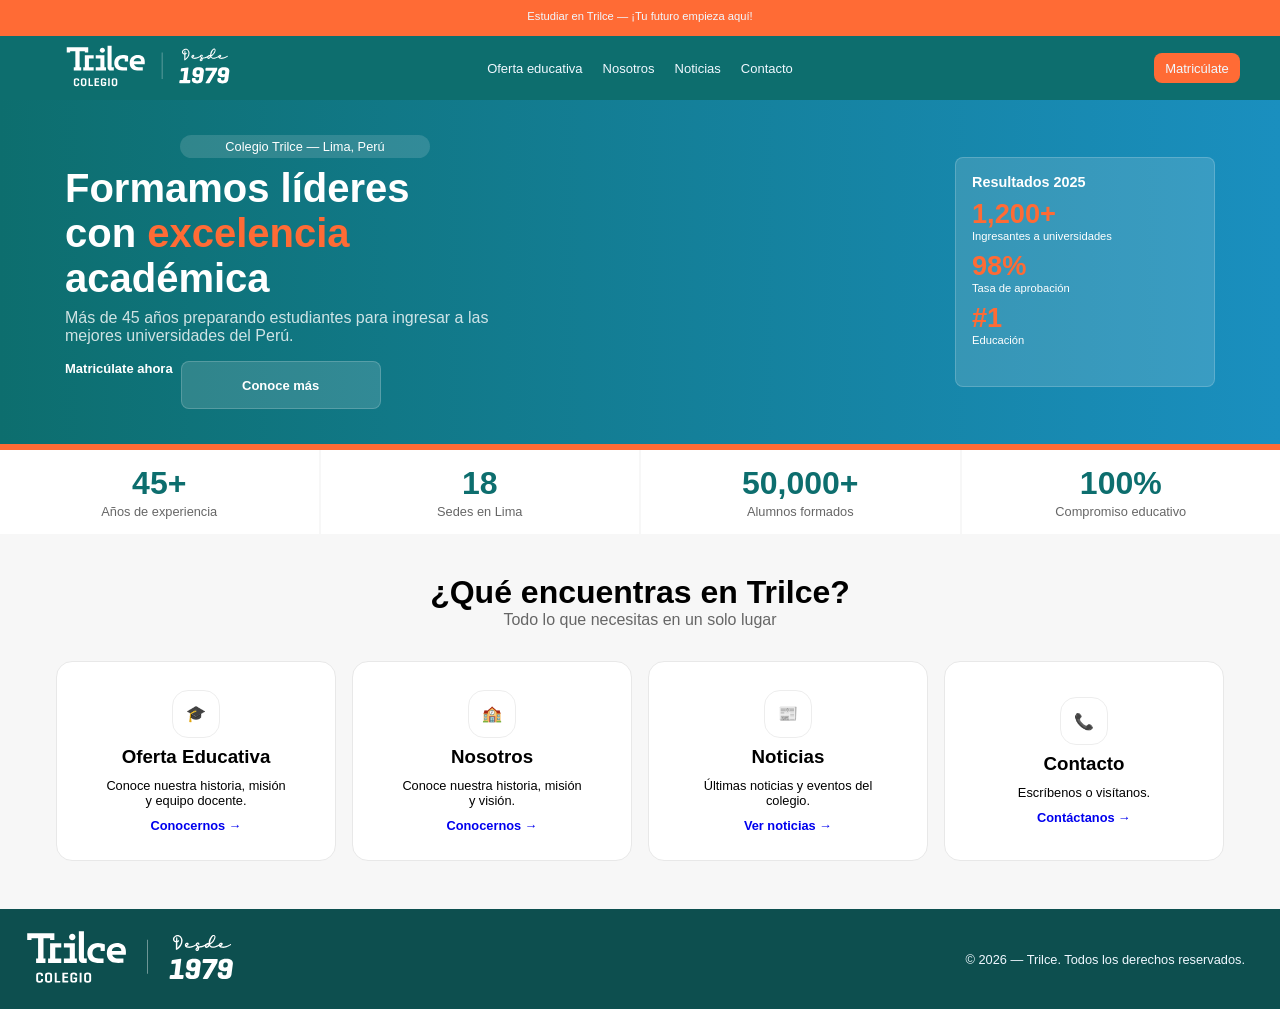
==== index.html @ 3146be24 "Merge branch 'main' of https://github.com/Nicolas31-Mar/web-colegio-trilce" ====
<!doctype html>
<html lang="es">
  <head>
    <meta charset="UTF-8" />
    <meta name="viewport" content="width=device-width, initial-scale=1.0" />
    <title>Colegio Trilce</title>
    <link rel="stylesheet" href="css/style.css" />
    <link rel="shortcut icon" href="img/favicon.ico" type="image/x-icon">
  </head>
  <body>
    <header>
      <div class="banner">
        <p>Estudiar en Trilce — ¡Tu futuro empieza aquí!</p>
      </div>
      <nav>
        <div class="logo-header">
          <a href="index.html">
            <img src="img/logo_colegio_trilce_46.svg" alt="logo" />
          </a>
        </div>
        <div>
          <ul class="list-nav">
            <li><a href="oferta-educativa.html">Oferta educativa</a></li>
            <li><a href="nosotros.html">Nosotros</a></li>
            <li><a href="noticias.html">Noticias</a></li>
            <li><a href="contacto.html">Contacto</a></li>
          </ul>
        </div>
        <div class="boton-matricula">
          <a href="#">Matricúlate</a>
        </div>
      </nav>
    </header>

    <main>
      <section id="hero">
        <div class="contenido-hero">
          <span class="ubicacion"> Colegio Trilce — Lima, Perú </span>

          <h1>
            Formamos líderes <br />
            con <span>excelencia</span> académica
          </h1>

          <p>
            Más de 45 años preparando estudiantes para ingresar a las mejores
            universidades del Perú.
          </p>

          <div class="btn-hero">
            <a href="#">
              <span class="btn-hero-matriculate">Matricúlate ahora</span>
            </a>
            <a href="#">
              <spa class="btn-hero-conoce-mas">Conoce más</span>
            </a>
          </div>
        </div>

        <div class="hero-cards">
          <h3>Resultados 2025</h3>
          <div class="hero-cards-section">
              <span>1,200+</span>
              <p>Ingresantes a universidades</p>
          </div>
          <div class="hero-cards-section">
              <span>98%</span>
              <p>Tasa de aprobación</p>
          </div>
          <div class="hero-cards-section">
              <span>#1</span>
              <p>Educación</p>
          </div>
        </div>
      </section>

      <section id="estadisticas">
        <div class="stats">
          <h2>45+</h2>
          <p>Años de experiencia</p>
        </div>

        <div class="stats">
          <h2>18</h2>
          <p>Sedes en Lima</p>
        </div>

        <div class="stats">
          <h2>50,000+</h2>
          <p>Alumnos formados</p>
        </div>

        <div class="stats">
          <h2>100%</h2>
          <p>Compromiso educativo</p>
        </div>
      </section>

      <section id="servicios">
        <div class="servicios-texto">
            <h2>¿Qué encuentras en Trilce?</h2>
            <p>Todo lo que necesitas en un solo lugar</p>
        </div>

        <div class="servicios-contenedor">
            <div class="card">
              <span class="icono">🎓</span>
              <h3>Oferta Educativa</h3>
              <p>Conoce nuestra historia, misión y equipo docente.</p>
              <a href="oferta-educativa.html">Conocernos →</a>
            </div>
    
            <div class="card">
              <span class="icono">🏫</span>
              <h3>Nosotros</h3>
              <p>Conoce nuestra historia, misión y visión.</p>
              <a href="nosotros.html">Conocernos →</a>
            </div>
    
            <div class="card">
              <span class="icono">📰</span>
              <h3>Noticias</h3>
              <p>Últimas noticias y eventos del colegio.</p>
              <a href="noticias.html">Ver noticias →</a>
            </div>
    
            <div class="card">
              <span class="icono">📞</span>
              <h3>Contacto</h3>
              <p>Escríbenos o visítanos.</p>
              <a href="contacto.html">Contáctanos →</a>
            </div>
        </div>

      </section>
    </main>

    <footer>
      <div class="logo-footer">
        <img src="img/logo_colegio_trilce_46.svg" alt="logo-footer" />
      </div>
      <div class="footer-content">
        <p>© 2026 — Trilce. Todos los derechos reservados.</p>
      </div>
    </footer>
  </body>
</html>
---- css/style.css ----
*,
*::before,
*::after {
    box-sizing: border-box;
    margin: 0;
    padding: 0;
    font-family: 'Segoe UI', Tahoma, Geneva, Verdana, sans-serif;
}

body {
    display: flex;
    flex-direction: column;
    height: 100vh;
}

header img {
    position: relative;
    left: 65px;
    max-width: 180px;
}

header nav {
    height: 64px;
    display: flex;
    background-color: #0D6E6E;
    justify-content: space-between;
    padding-right: 40px;
    align-items: center;
    gap: 20px;
}

.list-nav>li>a {
    color: aliceblue;
    text-decoration: none;
}

.list-nav {
    display: flex;
    position: relative;
    right: 20px;
    gap: 20px;
    list-style: none;
    align-items: center;
}

.logo-header img {
    width: 166px;
}

.logo-footer img {
    width: 210px;
}

main {
    display: flex;
    flex-direction: column;
    flex: 1;
    background-color: #F7F7F7;
}

nav>ul {
    display: flex;
    list-style: none;
}

.list-nav>li {
    font-size: small;
}

.boton-matricula {
    display: flex;
}

.boton-matricula a {
    text-decoration: none;
    color: aliceblue;
    font-size: small;
}

.boton-matricula span {
    background-color: #FF6B35;
    border-radius: 8px;
    padding: 8px;
}


.banner {
    display: flex;
    justify-content: center;
    padding-top: 10px;
    padding-bottom: 10px;
    background-color: #FF6B35;
    height: 36px;
}

.banner p {
    font-size: .7em;
    color: aliceblue;
}

footer {
    display: flex;
    justify-content: space-between;
    padding: 25px;
    align-items: center;
    background-color: #0D4F4F;
    height: 100px;
}

footer p {
    color: aliceblue;
    padding-right: 10px;
    font-size: 0.8em;
}

/* Contenido */
#hero {
    background-image: linear-gradient(to right, #0D6E6E, #1A8FBF);  
    display: flex;
    height: 350px;
    justify-content: space-between;
    align-items: center;
    padding: 20px;
    border-bottom: 6px solid #FF6B35;
}

.ubicacion {
    background-color: rgba(240, 240, 240, 0.15);
    padding: 4px;
    width: 250px;
    font-size: .8em;
    color: white;
    align-self: center;
    border-radius: 16px;
    text-align: center;
}

.contenido-hero {
    display: flex;
    flex-direction: column;
    gap: 8px;
    margin-left: 45px;
    max-width: 480px;
}

.contenido-hero h1 {
    color: white;
    font-size: 2.5em;
}

.contenido-hero p {
    color: #FFFFFF;
    opacity: 0.8;
    font-size: 1em;
}

.contenido-hero>h1>span {
    color: #FF6B35;
}

.btn-hero {
    display: flex;
    margin-top: 8px;
    gap: 8px;
}

.btn-hero a {
    text-decoration: none;
    color: white;
    font-size: small;
    font-weight: 600;
}


.boton-matricula {
    display: flex;
    justify-content: center;
    align-items: center;
    background-color: #FF6B35;
    border-radius: 8px;
    height: 30px;
    width: 86px;
    padding: 8px;
}

.btn-hero-conoce-mas {
    display: flex;
    justify-content: center;
    align-items: center;
    background-color: rgba(240, 240, 240, 0.15);
    border: 1px solid rgba(255, 255, 255, 0.185);
    border-radius: 8px;
    height: 48px;
    width: 200px;
    padding: 8px;
}


.hero-cards {
    display: flex;
    flex-direction: column;
    background-color: rgba(240, 240, 240, 0.15);
    border: 1px solid rgba(255, 255, 255, 0.185);
    border-radius: 8px;
    height: 230px;
    margin-right: 45px;
    width: 260px;
    padding: 16px;
}

.hero-cards h3 {
    color: white;
    font-size: .9em;
    font-weight: bolder;
}

.hero-cards span {
    color: #FF6B35;
    font-size: 1.7em;
    font-weight: bolder;
}

.hero-cards p {
    color: white;
    font-size: .7em;
}

.hero-cards-section {
    margin-top: 8px;
}


#estadisticas {
    display: flex;
    justify-content: space-evenly;
    gap: 2px;
}

.stats {
    display: flex;
    flex-direction: column;
    justify-content: center;
    background-color: white;
    flex: 1;
    gap: 2px;
    padding: 15px;
    color: #4d4d4d;
}

.stats h2 {
    text-align: center;
    color: #0D6E6E;
    font-size: 2em;
}

.stats p {
    color: #666666;
    font-size: .8em;
    text-align: center;
}

#servicios {
    display: flex;
    flex-direction: column;
    justify-content: center;
    text-align: center;
    background-color: #F7F7F7;
    margin: 0 24px 24px;
    padding: 24px;
    flex: 1;
}

.servicios-texto {
    margin: 16px 24px;
}

.servicios-texto h2 {
    font-size: 2em;
}

.servicios-texto p {
    color: #666666;
}


.servicios-contenedor {
    display: flex;
    flex-wrap: wrap;
    gap: 16px;
    margin-top: 16px;
    justify-content: center;
}

.card {
    width: 280px;
    height: 200px;
    background-color: #FFFFFF;
    border: 1px solid #E8E8E8;
    border-radius: 16px;
    display: flex;
    flex-direction: column;
    justify-content: center;
    align-items: center;
    gap: 8px;
}

.card p {
    font-size: .8em;
    margin: 2px 48px;
}

.card .icono {
    width: 48px;
    height: 48px;
    border: 1px solid #9e9e9e2f;
    border-radius: 16px;
    display: flex;
    align-items: center;
    justify-content: center;
}

.card a {
    text-decoration: none;
    font-size: .8em;
    font-weight: bolder;
}

.color-icono-1 {
    background-color: #E8F8F7;
}

.color-icono-2 {
    background-color: #FFF0EB;
}

.color-icono-3 {
    background-color: #E6F4FB;
}

.color-icono-4 {
    background-color: #F3EEF9;
}

.enfasis-link-1 {
    color: #0D6E6E;
}

.enfasis-link-2 {
    color: #FF6B35;
}

.enfasis-link-3 {
    color: #1A8FBF;
}

.enfasis-link-4 {
    color: #5C3D8F;
}

/* Nosotros */

.nosotros-fondo {
    background-image: linear-gradient(to right, #0D6E6E, #1565C0);
    border-bottom: 6px solid #FF6B35;
}

.nosotros-info {
    display: flex;
    position: relative;
    left: 50px;
    flex-direction: column;
    height: 200px;
    gap: 20px;
    justify-content: center;
    align-items: flex-start;
    padding: 20px;
    width: 560px;
}

.nosotros-info h1 {
    color: white;
    font-size: 2.5em;
}

.nosotros-info p {
    color: rgba(255, 255, 255, 0.808);
    font-size: .8em;
}

.nosotros-historia {
    display: flex;
    padding: 2.5em;
    background-color: #fff;
    gap: 2.5em;
    justify-content: space-around;
}

.historia-linea {
    width: 50px;
    border-top: 4px solid #FF6B35;
}

.nosotros-imagen {
    flex: 1;
    width: 360px;
    object-fit: cover;
    border-radius: 16px;
}

.historia {
    flex: 1.2;

}

.historia h2 {
    font-size: 1.5em;
}

.historia p {
    display: inline-block;
    max-width: 640px;
    font-size: .9em;
    margin-bottom: 2em;
}

.nosotros-section {
    display: flex;
    flex-direction: column;
    justify-content: center;
    text-align: center;
    margin: 2.5em;
    gap: 2.5em;
    align-self: center;
    width: 80%;
}

.nosotros-section-titulo {
    display: flex;
    flex-direction: column;
}

.nosotros-linea {
    width: 75px;
    border-top: 4px solid #0D4F4F;
    margin-top: .2em;
    align-self: center;
}

.nosotros-contenedor {
    display: flex;
    justify-content: space-between;
    gap: 2.4em;
}

.nosotros-contenedor-card {
    display: flex;
    flex-direction: column;
    width: 380px;
    height: 200px;
    background-color: #fff;
    border: 1px solid #E8E8E8;
    border-radius: 16px;
    padding: 16px;
    text-align: start;
    gap: .8em;
}

.nosotros-contenedor-card .icono {
    width: 48px;
    height: 48px;
    border: 1px solid #9e9e9e2f;
    border-radius: 16px;
    display: flex;
    align-items: center;
    justify-content: center;
    font-size: 1.5em;
}

.nosotros-contenedor-card p {
    font-size: .8em;
}

.valores {
    align-self: first baseline;
}

.contenedor-valores {
    display: flex;
    justify-content: space-between;
    align-items: center;
    gap: 2.0em;
}

.minicard {
    display: flex;
    background-color: #fff;
    height: 80px;
    flex: 1;
    border-radius: 16px;
    padding: 8px;
}

.minicard-text {
    display: flex;
    flex-direction: column;
    gap: .3em;
    text-align: start;
}

.minicard-text p {
    display: inline-block;
    font-size: .8em;
}

.minicard span {
    width: 64px;
    align-self: center;
    font-size: 1.8em;
}

.color-sombra-1 {
    box-shadow: -4px 0px 1px #0D6E6E;
}

.color-sombra-2 {
    box-shadow: -4px 0px 1px #FF6B35;
}

.color-sombra-3 {
    box-shadow: -4px 0px 1px #1A8FBF;
}

.color-sombra-4 {
    box-shadow: -4px 0px 1px #5C3D8F;
}

.nosotros-final-section {
    background-color: #fff;
    display: flex;
    flex-direction: column;
    text-align: center;
    padding: 2.5em 4em;
}

.nosotros-final-titulo {
    display: flex;
    flex-direction: column;
    padding-bottom: 2.2em;
}

.nosotros-final-linea {
    width: 75px;
    border-top: 4px solid #FF6B35;
    margin-top: .2em;
    align-self: center;
}

.nosotros-final-titulo p {
    margin-top: .6em;
    color: #666666af;
    font-weight: 650;
}

.contenedor-docente {
    display: flex;
    justify-content: space-between;
    flex-wrap: wrap;
    gap: 2em;
    align-self: center;
    width: 80%;
}

.docente-card {
    height: 220px;
    width: 280px;
    border: 1px solid #E8E8E8;
    border-radius: 16px;
    overflow: hidden;
}

.docente-card span {
    display: flex;
    justify-content: center;
    align-items: center;
    height: 140px;
    width: 100%;
    font-size: 2em;
}

.docente-card>div {
    padding-top: 8px;
}

.docente-card h3 {
    font-size: 0.9em;
}

.docente-card h4 {
    font-size: 0.8em;
}

.docente-card p {
    font-size: 0.78em;
    color: #666666;
}
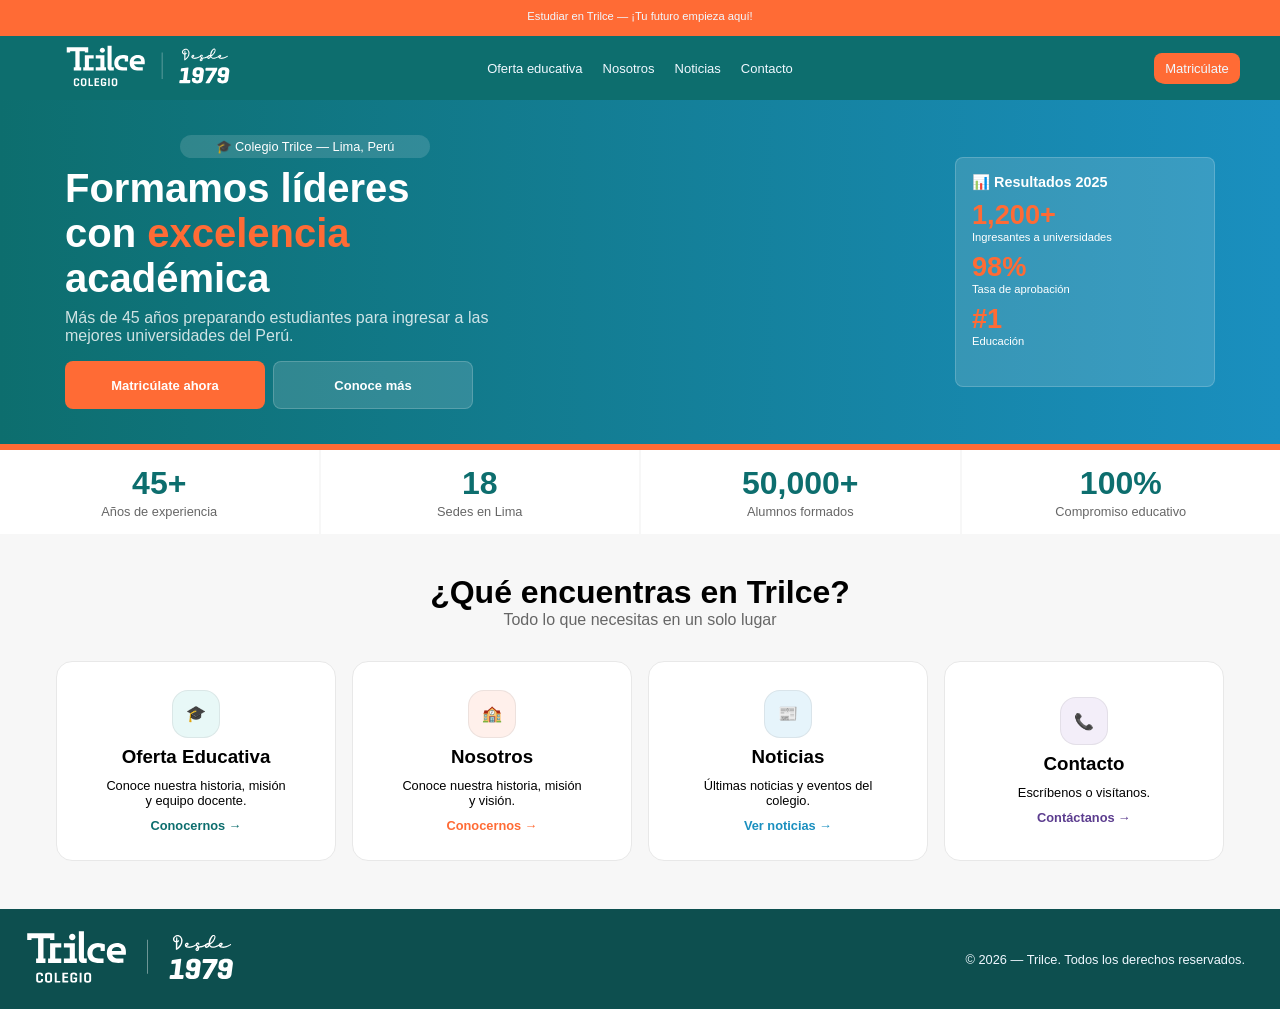
==== commit 2ec5a891: "Correciones en Index y contacto." ====
--- a/index.html
+++ b/index.html
@@ -27,7 +27,9 @@
           </ul>
         </div>
         <div class="boton-matricula">
-          <a href="#">Matricúlate</a>
+          <a href="#">
+            <span>Matricúlate</span>
+          </a>
         </div>
       </nav>
     </header>
@@ -35,7 +37,7 @@
     <main>
       <section id="hero">
         <div class="contenido-hero">
-          <span class="ubicacion"> Colegio Trilce — Lima, Perú </span>
+          <span class="ubicacion"> 🎓 Colegio Trilce — Lima, Perú </span>
 
           <h1>
             Formamos líderes <br />
@@ -58,7 +60,7 @@
         </div>
 
         <div class="hero-cards">
-          <h3>Resultados 2025</h3>
+          <h3>📊 Resultados 2025</h3>
           <div class="hero-cards-section">
               <span>1,200+</span>
               <p>Ingresantes a universidades</p>
@@ -104,31 +106,31 @@
 
         <div class="servicios-contenedor">
             <div class="card">
-              <span class="icono">🎓</span>
+              <span class="icono color-icono-1">🎓</span>
               <h3>Oferta Educativa</h3>
               <p>Conoce nuestra historia, misión y equipo docente.</p>
-              <a href="oferta-educativa.html">Conocernos →</a>
+              <a class="enfasis-link-1" href="oferta-educativa.html">Conocernos →</a>
             </div>
     
             <div class="card">
-              <span class="icono">🏫</span>
+              <span class="icono color-icono-2">🏫</span>
               <h3>Nosotros</h3>
               <p>Conoce nuestra historia, misión y visión.</p>
-              <a href="nosotros.html">Conocernos →</a>
+              <a class="enfasis-link-2" href="nosotros.html">Conocernos →</a>
             </div>
     
             <div class="card">
-              <span class="icono">📰</span>
+              <span class="icono color-icono-3">📰</span>
               <h3>Noticias</h3>
               <p>Últimas noticias y eventos del colegio.</p>
-              <a href="noticias.html">Ver noticias →</a>
+              <a class="enfasis-link-3" href="noticias.html">Ver noticias →</a>
             </div>
     
             <div class="card">
-              <span class="icono">📞</span>
+              <span class="icono color-icono-4">📞</span>
               <h3>Contacto</h3>
               <p>Escríbenos o visítanos.</p>
-              <a href="contacto.html">Contáctanos →</a>
+              <a class="enfasis-link-4" href="contacto.html">Contáctanos →</a>
             </div>
         </div>
 
--- a/css/style.css
+++ b/css/style.css
@@ -183,6 +183,17 @@
     padding: 8px;
 }
 
+.btn-hero-matriculate {
+    display: flex;
+    justify-content: center;
+    align-items: center;
+    background-color: #FF6B35;
+    border-radius: 8px;
+    height: 48px;
+    width: 200px;
+    padding: 8px;
+}
+
 .btn-hero-conoce-mas {
     display: flex;
     justify-content: center;
@@ -602,4 +613,145 @@
 .docente-card p {
     font-size: 0.78em;
     color: #666666;
+}
+
+.acento-naranja{
+    content: '';
+    display: block;
+    width: 40px;
+    height: 4px;
+    background-color: #FF6B35;
+    margin: 5px;
+    border-radius: 2px;
+}
+
+.acento-azul{
+    content: '';
+    display: block;
+    width: 40px;
+    height: 4px;
+    background-color: #0D6E6E;
+    margin: 5px;
+    border-radius: 2px;
+}
+
+/* Contacto */
+
+#hero-contacto {
+    background-image: linear-gradient(to right, #0D6E6E, #1A8FBF);
+    display: flex;
+    height: 200px;
+    justify-content: space-between;
+    align-items: center;
+    padding: 20px;
+    border-bottom: 6px solid #FF6B35;
+}
+
+.contenido-hero-contacto {
+    display: flex;  
+    flex-direction: column;
+    gap: 8px;
+    margin-left: 45px;
+    max-width: 480px;
+}
+
+.contenido-hero-contacto h1 {
+    color: white;
+    font-size: 2.5em;
+}
+
+.contenido-hero-contacto p {
+    color: #FFFFFF;
+    opacity: 0.8;
+    font-size: 1em;
+}
+
+/* Contacto-Formulario */
+
+.form-fila {
+    display: flex;
+    gap: 16px;
+}
+
+.form-fila input {
+    flex: 1;
+}
+
+form{
+    display: flex;
+    flex-direction: column;
+    gap: 16px;
+}
+
+input,
+select,
+textarea{
+    width: 100%;
+    padding: 12px;
+    border: 1px solid #E0E0E0;
+    border-radius: 8px;
+    font-family: inherit;
+}
+
+textarea{
+    min-height: 120px;
+    resize: none;
+}
+
+button{
+    width: fit-content;
+    padding: 12px 24px;
+    border: none;
+    border-radius: 8px;
+    cursor: pointer;
+    background-color: #FF6B35;
+    color: white;
+    font-size: .9em;    
+}
+
+#formulario {
+    display: flex;
+    gap: 50px;
+    padding: 40px;
+}
+
+.contacto-formulario {
+    flex: 2;    
+}
+
+.contacto-info{
+    flex: 1;    
+}
+
+/* Contacto-info */
+
+.info-fila{
+    display: flex;
+    align-items: flex-start;
+    gap: 10px;
+    padding: 15px 0;
+    border-bottom: 1px solid #dcdcdc;
+}
+
+.logo-info{
+    font-size: 22px;
+}
+
+.contacto-info h3 {
+    font-size: 14px;
+    color: #999999;
+}
+
+.contacto-info h4 {
+    font-size: 15px;
+}
+
+.info-fila p {
+    font-size: 12px;
+    color: #666666;
+}
+
+.info-texto{
+    display: flex;
+    flex-direction: column;
 }
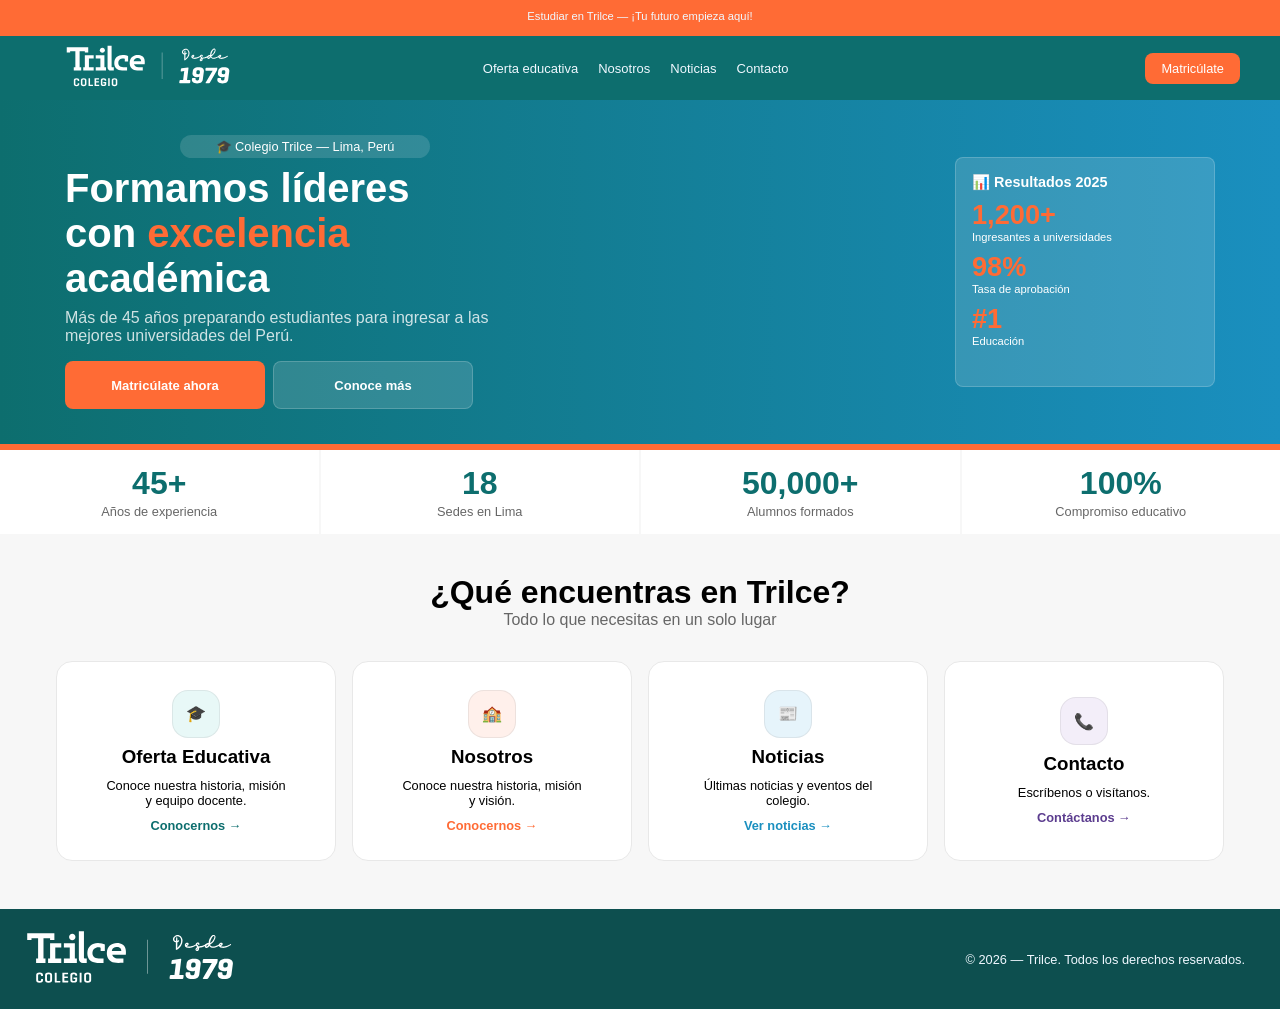
==== commit 40689d15: "Agregado pagina matricula, ajustes a links de matricula en sitio." ====
--- a/index.html
+++ b/index.html
@@ -26,11 +26,9 @@
             <li><a href="contacto.html">Contacto</a></li>
           </ul>
         </div>
-        <div class="boton-matricula">
-          <a href="#">
-            <span>Matricúlate</span>
+          <a class="boton-matricula" href="matricula.html">
+            Matricúlate
           </a>
-        </div>
       </nav>
     </header>
 
@@ -50,7 +48,7 @@
           </p>
 
           <div class="btn-hero">
-            <a href="#">
+            <a href="matricula.html">
               <span class="btn-hero-matriculate">Matricúlate ahora</span>
             </a>
             <a href="#">
--- a/css/style.css
+++ b/css/style.css
@@ -66,23 +66,6 @@
 .list-nav>li {
     font-size: small;
 }
-
-.boton-matricula {
-    display: flex;
-}
-
-.boton-matricula a {
-    text-decoration: none;
-    color: aliceblue;
-    font-size: small;
-}
-
-.boton-matricula span {
-    background-color: #FF6B35;
-    border-radius: 8px;
-    padding: 8px;
-}
-
 
 .banner {
     display: flex;
@@ -171,16 +154,20 @@
     font-weight: 600;
 }
 
-
 .boton-matricula {
     display: flex;
     justify-content: center;
     align-items: center;
     background-color: #FF6B35;
     border-radius: 8px;
-    height: 30px;
-    width: 86px;
-    padding: 8px;
+    padding: 8px 16px;
+    text-decoration: none;
+    color: white;
+    font-size: .8em;
+}
+
+.boton-matricula:hover {
+    background-color: #e4683b;
 }
 
 .btn-hero-matriculate {
@@ -192,6 +179,10 @@
     height: 48px;
     width: 200px;
     padding: 8px;
+}
+
+.btn-hero-matriculate:hover {
+    background-color: #e4683b;
 }
 
 .btn-hero-conoce-mas {
@@ -625,7 +616,7 @@
     border-radius: 2px;
 }
 
-.acento-azul{
+.acento-verde{
     content: '';
     display: block;
     width: 40px;
@@ -635,13 +626,26 @@
     border-radius: 2px;
 }
 
+.acento-azul{
+    content: '';
+    display: block;
+    width: 40px;
+    height: 4px;
+    background-color: #1A8FBF;
+    margin: 5px;
+    border-radius: 2px;
+}
+
 /* Contacto */
 
 #hero-contacto {
-    background-image: linear-gradient(to right, #0D6E6E, #1A8FBF);
-    display: flex;
-    height: 200px;
-    justify-content: space-between;
+    background-image:
+        url("../img/colegio_trilce.png");
+    background-size: cover;
+    background-position: center;
+    display: flex;
+    height: 300px;
+    justify-content: flex-start;
     align-items: center;
     padding: 20px;
     border-bottom: 6px solid #FF6B35;
@@ -754,4 +758,359 @@
 .info-texto{
     display: flex;
     flex-direction: column;
+}
+
+/* Ubicación */
+
+#seccion-ubicacion {
+    padding: 40px;
+    background-color: #F7F7F7;
+}
+
+.seccion-ubicacion h2 {
+    font-size: 1.5em;
+    color: #222222;
+}
+
+.contenedor-mapa {
+    width: 100%;
+    height: 300px;
+    border: 1px solid #35CFCB;
+    border-radius: 12px;
+    overflow: hidden;
+    background-color: #DDF9F7;
+}
+
+.mapa-ubicacion {
+    width: 100%;
+    height: 100%;
+    border: 0;
+}
+
+/* Pregungtas frecuentes */
+
+.seccion-preguntas {
+    padding: 40px;
+    background-color: #F7F7F7;
+}
+
+.contenedor-preguntas {
+    background-color: #FFFFFF;
+    padding: 40px;
+}
+
+.contenedor-preguntas h2 {
+    font-size: 1.5em;
+    color: #222222;
+}
+
+.texto-preguntas {
+    font-size: 0.8em;
+    color: #666666;
+    margin-top: 6px;
+    margin-bottom: 20px;
+}
+
+.pregunta-fila {
+    display: flex;
+    justify-content: space-between;
+    align-items: center;
+    gap: 24px;
+    padding: 18px 0;
+    border-top: 1px solid #DDDDDD;
+}
+
+.pregunta-texto h3 {
+    font-size: 0.9em;
+    color: #222222;
+    margin-bottom: 8px;
+}
+
+.pregunta-texto p {
+    font-size: 0.8em;
+    color: #666666;
+}
+
+.numero-pregunta {
+    font-size: 1.8em;
+    font-weight: bold;
+    color: #0D6E6E;
+    opacity: 0.15;
+}
+
+
+/* Noticias*/
+
+.noticias-hero {
+    background-image: linear-gradient(to right, #0D6E6E, #1565C0);
+    display: flex;
+    flex-direction: column;
+    height: 200px;            
+    justify-content: center;
+    align-items: flex-start;
+    padding: 0 45px;
+    margin-bottom: 40px;          
+    border-bottom: 6px solid #FF6B35;
+}
+
+.noticias-hero h1 {
+    color: #FFFFFF;
+    font-size: 2.2em;
+    margin: 0 0 8px 0;         
+}
+
+.noticias-hero p {
+    color: #FFFFFF;
+    opacity: 0.9;
+    font-size: 1em;
+    margin: 0;
+}
+
+
+.seccion-contenedor {
+    max-width: 1200px;
+    margin: 0 auto 40px auto;
+    padding: 0 45px;
+}
+
+.subtitulo-linea {
+    font-size: 1.8em;
+    color: #000000;
+    margin-bottom: 24px;
+    border-bottom: 4px solid #0D6E6E;
+    display: inline-block;
+    padding-bottom: 4px;
+}
+
+.noticias-grid {
+    display: flex;
+    flex-wrap: wrap;
+    gap: 24px;
+    justify-content: space-between;
+}
+
+.tarjeta-noticia {
+    background-color: #FFFFFF;
+    border: 1px solid #E8E8E8;
+    border-radius: 16px;
+    overflow: hidden;
+    width: 350px;
+    display: flex;
+    flex-direction: column; 
+}
+
+.imagen-placeholder {
+    height: 120px;
+    width: 100%;
+}
+
+
+.tarjeta-contenido {
+    padding: 20px;
+    display: flex;
+    flex-direction: column;
+    gap: 12px;
+    flex-grow: 1; 
+}
+
+
+.tarjeta-contenido h3 {
+    font-size: 1.1em;
+    font-weight: normal; 
+    color: #000000;
+    line-height: 1.3;
+}
+
+.tarjeta-contenido p {
+    font-size: 0.85em;
+    color: #666666;
+    line-height: 1.4;
+}
+
+
+.fecha {
+    font-size: 0.78em;
+    color: #999999;
+    margin-top: auto; 
+    display: block;
+}
+
+
+.tarjeta-contenido .etiqueta {
+    display: inline-flex;
+    justify-content: center;
+    align-items: center;
+    background-color: rgba(0, 0, 0, 0.05);
+    border: 1px solid #E8E8E8;
+    border-radius: 8px;
+    font-size: 0.75em;
+    font-weight: 600;
+    width: fit-content;
+    padding: 4px 12px;
+    color: #666666;
+}
+
+.tarjeta-contenido .etiqueta.tag-logros {
+    background-color: #E6F1F1;
+    color: #0D6E6E;
+}
+
+.tarjeta-contenido .etiqueta.tag-eventos {
+    background-color: #FFF0EB;
+    color: #FF6B35;
+}
+
+.tarjeta-contenido .etiqueta.tag-academia {
+    background-color: #E6F4FB;
+    color: #1A8FBF;
+}
+
+
+.bg-verde { background-color: #0D6E6E; }
+.bg-naranja { background-color: #FF6B35; }
+.bg-azul { background-color: #1A8FBF; }
+.bg-morado { background-color: #5C3D8F; }
+.bg-amarillo { background-color: #e5b323; }
+.bg-verde-claro { background-color: #0D4F4F; }
+
+
+.galeria-botones {
+    display: flex;
+    flex-direction: row;
+    flex-wrap: nowrap; 
+    gap: 16px;
+    justify-content: space-between; 
+    margin-top: 16px;
+    width: 100%; 
+}
+
+.btn-galeria {
+    display: flex;
+    flex-direction: column; 
+    justify-content: center;
+    align-items: center;
+    color: white;
+    font-size: 0.75em;
+    font-weight: 600;
+    border: none;
+    border-radius: 16px; 
+    height: 90px;        
+    width: 125px;        
+    flex-shrink: 0;     
+    padding: 8px;
+    cursor: pointer;
+    gap: 6px;           
+}
+
+.calendario-lista {
+    display: flex;
+    flex-direction: row;
+    justify-content: space-between; 
+    gap: 20px;
+    margin-top: 24px;
+    width: 100%;
+}
+
+.evento-calendario {
+    display: flex;
+    flex-direction: row; 
+    align-items: flex-start;
+    gap: 12px;
+    width: 265px; 
+}
+
+.fecha-cuadro {
+    display: flex;
+    flex-direction: column;
+    justify-content: center;
+    align-items: center;
+    color: aliceblue;
+    border-radius: 12px; 
+    height: 56px;
+    width: 56px;
+    min-width: 56px; 
+}
+
+.fecha-cuadro .dia {
+    font-size: 1.4em;
+    font-weight: bolder;
+    line-height: 1.1;
+}
+
+.fecha-cuadro .mes {
+    font-size: 0.7em;
+    font-weight: bold;
+    text-transform: uppercase;
+}
+
+.evento-info {
+    display: flex;
+    flex-direction: column;
+    gap: 4px;
+}
+
+.evento-info h4 {
+    font-size: 0.85em; 
+    font-weight: bold;
+    color: #000000;
+    line-height: 1.2;
+}
+
+.evento-info p {
+    font-size: 0.75em;
+    color: #666666;
+    line-height: 1.3;
+}
+
+.tipo-tag {
+    display: flex;
+    justify-content: center;
+    align-items: center;
+    width: fit-content;
+    padding: 3px 12px;
+    border-radius: 12px;
+    font-size: 0.7em;
+    font-weight: 600;
+    margin-top: 4px;
+}
+
+.tag-academico { background-color: #E6F4FB; color: #1A8FBF; }
+.tag-feriado { background-color: #FFF0EB; color: #FF6B35; }
+.tag-clases { background-color: #E8F8F7; color: #0D6E6E; }
+.tag-evento { background-color: #F3EEF9; color: #5C3D8F; }
+
+
+/* Oferta educativa */
+
+#hero-oferta-educativa {
+    background-image:
+        url("../img/oferta_educativa.png");
+    background-size: cover;
+    background-position: 75% 34%;   
+    display: flex;
+    height: 300px;
+    justify-content: flex-start;
+    align-items: center;
+    padding: 20px;
+    border-bottom: 6px solid #FF6B35;
+}
+
+.contenido-hero-oferta-educativa {
+    display: flex;  
+    flex-direction: column;
+    gap: 8px;
+    margin-left: 45px;
+    max-width: 480px;
+}
+
+.contenido-hero-oferta-educativa h1{
+    color: #FFFFFF;
+    font-size: 38px;
+}
+
+.contenido-hero-oferta-educativa p{
+    color: #FFFFFF;
+    opacity: 0.8;
+    font-size: 15px;
+    max-width: 400px;
 }
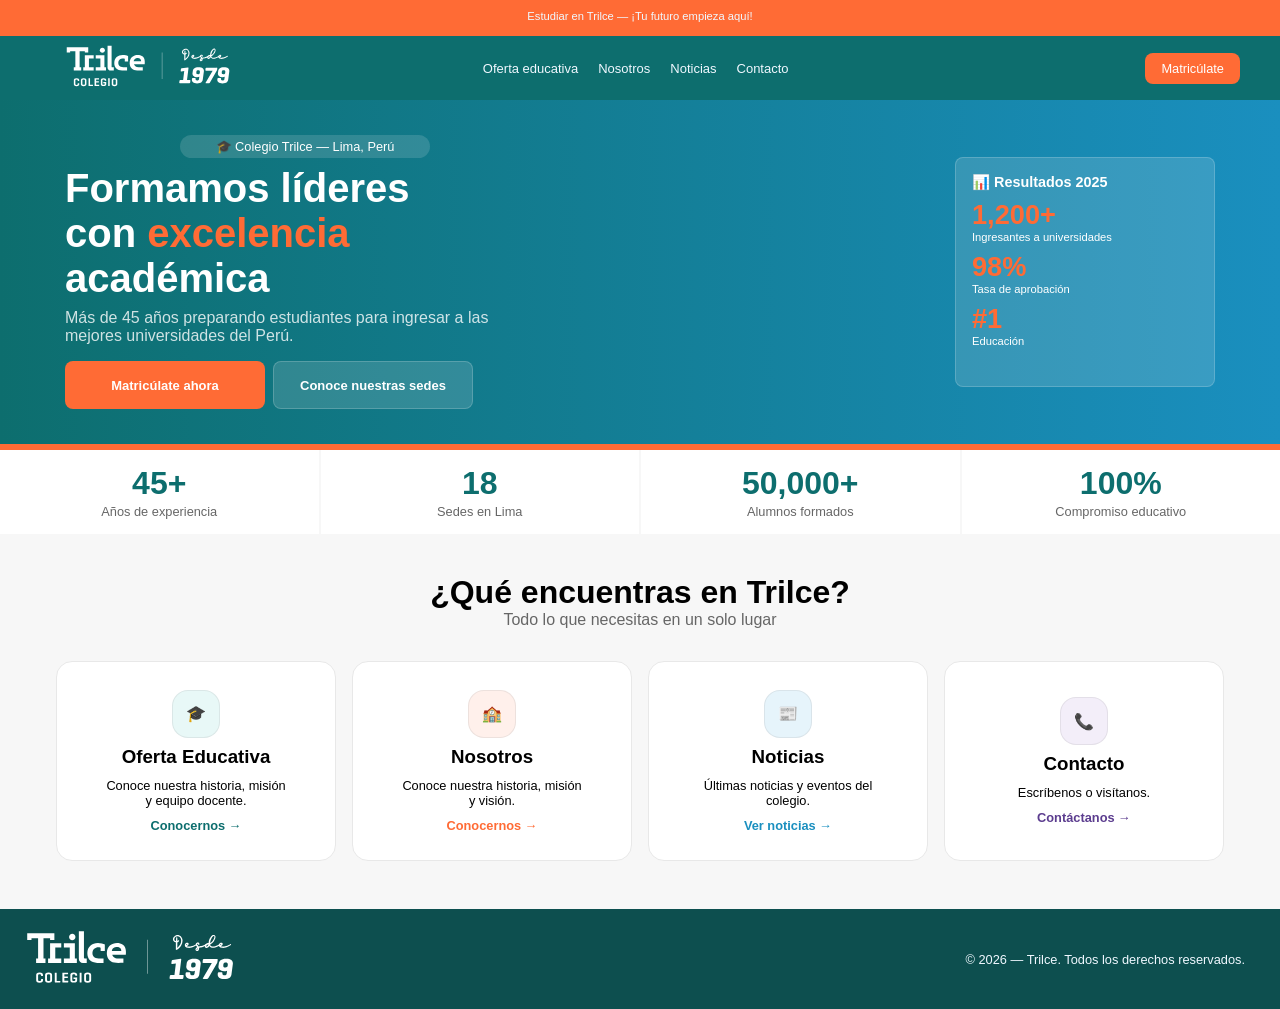
==== commit d629d314: "Agregado sedes a index." ====
--- a/index.html
+++ b/index.html
@@ -51,8 +51,8 @@
             <a href="matricula.html">
               <span class="btn-hero-matriculate">Matricúlate ahora</span>
             </a>
-            <a href="#">
-              <spa class="btn-hero-conoce-mas">Conoce más</span>
+            <a href="sedes.html">
+              <spa class="btn-hero-conoce-mas">Conoce nuestras sedes</span>
             </a>
           </div>
         </div>
--- a/css/style.css
+++ b/css/style.css
@@ -179,6 +179,7 @@
     height: 48px;
     width: 200px;
     padding: 8px;
+    transition: background-color .3s;
 }
 
 .btn-hero-matriculate:hover {
@@ -195,6 +196,12 @@
     height: 48px;
     width: 200px;
     padding: 8px;
+    transition: background-color .3s;
+}
+
+.btn-hero-conoce-mas:hover {
+    background-color: rgba(63, 56, 56, 0.171);
+    
 }
 
 
@@ -404,7 +411,8 @@
 
 .nosotros-imagen {
     flex: 1;
-    width: 360px;
+    width: 520px;
+    height: 320px;
     object-fit: cover;
     border-radius: 16px;
 }
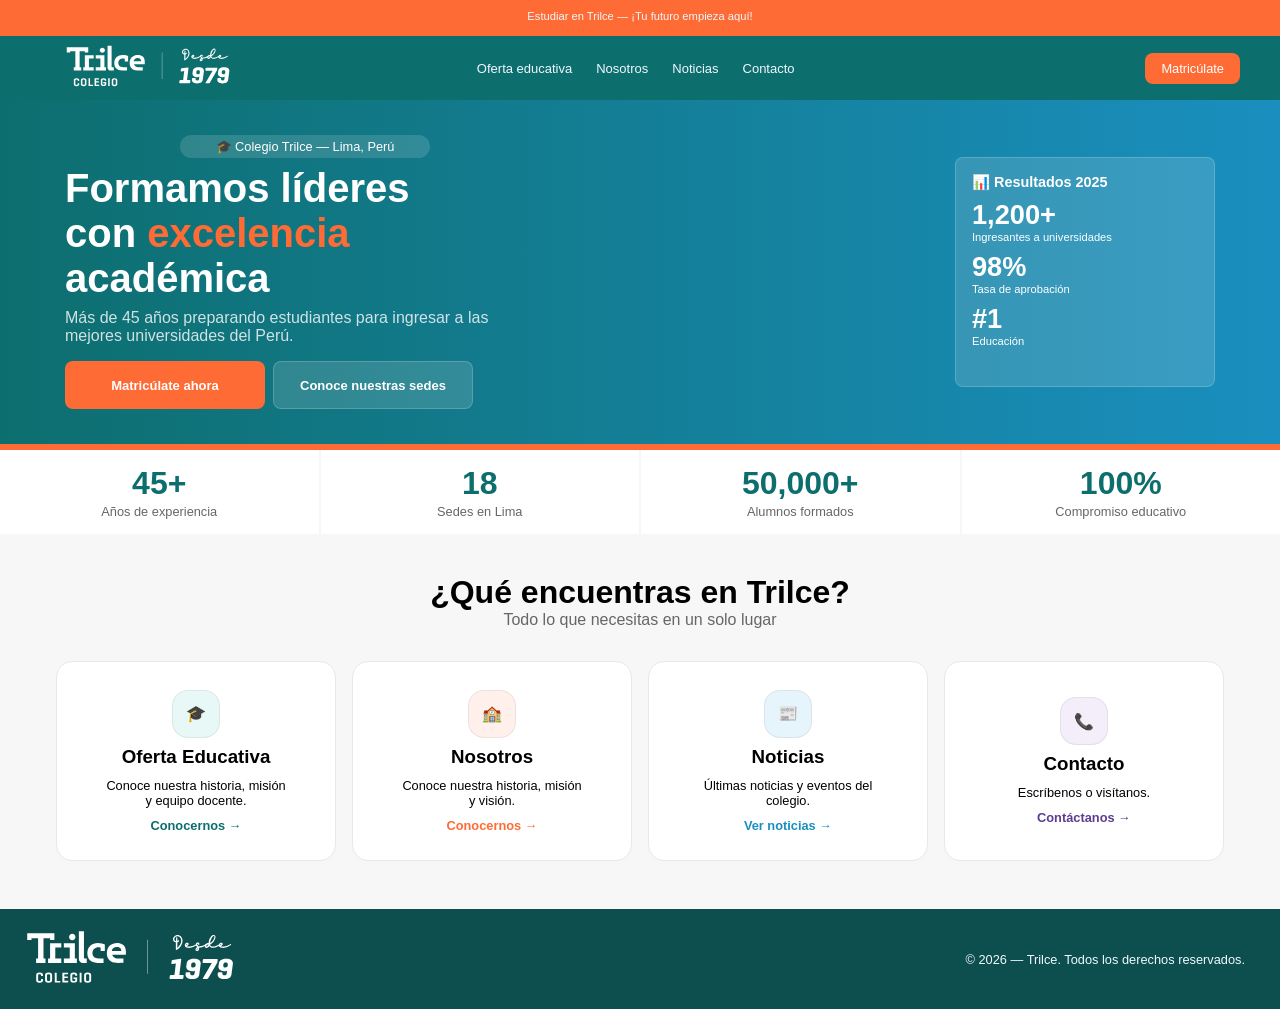
==== commit 8af24cab: "Cambios en navbar, paginas responsive." ====
--- a/index.html
+++ b/index.html
@@ -56,7 +56,6 @@
             </a>
           </div>
         </div>
-
         <div class="hero-cards">
           <h3>📊 Resultados 2025</h3>
           <div class="hero-cards-section">
--- a/css/style.css
+++ b/css/style.css
@@ -29,18 +29,34 @@
     gap: 20px;
 }
 
+.list-nav>li {
+    padding: 8px;
+    transition: background-position 0.5s ease, transform 0.3s ease;
+}
+
 .list-nav>li>a {
     color: aliceblue;
     text-decoration: none;
 }
 
+.list-nav>li:hover {
+    background: linear-gradient(60deg, #086e96, #453adb);
+    transform: scale(1.05);
+    background-size: 200% 200%;
+    background-position: right center;
+    border-radius: 8px;    
+}
+
+
 .list-nav {
     display: flex;
     position: relative;
     right: 20px;
-    gap: 20px;
+    gap: 8px;
     list-style: none;
-    align-items: center;
+    align-items: center;    
+    margin-bottom: 0rem !important;
+    padding-left: 0rem !important;
 }
 
 .logo-header img {
@@ -94,6 +110,7 @@
     color: aliceblue;
     padding-right: 10px;
     font-size: 0.8em;
+    margin-bottom: 0;
 }
 
 /* Contenido */
@@ -164,10 +181,13 @@
     text-decoration: none;
     color: white;
     font-size: .8em;
+    transition: background-position 0.5s ease, transform 0.3s ease;;
 }
 
 .boton-matricula:hover {
-    background-color: #e4683b;
+    background-image: linear-gradient(to right,#e09034, #288844);
+    transform: scale(1.05);
+    background-size: 200% 200%;
 }
 
 .btn-hero-matriculate {
@@ -224,7 +244,7 @@
 }
 
 .hero-cards span {
-    color: #FF6B35;
+    color: #FFF;
     font-size: 1.7em;
     font-weight: bolder;
 }
@@ -397,6 +417,10 @@
 }
 
 .nosotros-historia {
+    background-color: #fff;
+}
+
+.nosotros-historia-contenedor {
     display: flex;
     padding: 2.5em;
     background-color: #fff;
@@ -418,8 +442,9 @@
 }
 
 .historia {
-    flex: 1.2;
-
+    flex: 1;
+    display: flex;
+    flex-direction: column;
 }
 
 .historia h2 {
@@ -430,7 +455,55 @@
     display: inline-block;
     max-width: 640px;
     font-size: .9em;
-    margin-bottom: 2em;
+    line-height: 2;
+    text-align: justify;
+}
+
+.nosotros-video {
+    display: flex;
+    align-items: center;
+    gap: 2.5em;
+    padding: 2em 0;
+    background-color: #F7F7F7;
+    justify-content: center;
+}
+
+.contenido-video-nosotros {
+    flex: 1;
+}
+
+.contenido-video-nosotros h2 {
+    font-size: 1.6em;
+    color: #222222;
+    margin-bottom: .4em;
+}
+
+.video-linea {
+    width: 60px;
+    border-top: 4px solid #0D6E6E;
+    margin-bottom: 1em;
+}
+
+.contenido-video-nosotros p {
+    max-width: 520px;
+    color: #555555;
+    font-size: .9em;
+    line-height: 2;
+}
+
+.contenedor-video-nosotros {
+    flex: 1;
+    max-width: 720px;
+    aspect-ratio: 16 / 9;
+    border-radius: 16px;
+    overflow: hidden;
+    box-shadow: 0 8px 24px rgba(0, 0, 0, 0.12);
+}
+
+.contenedor-video-nosotros iframe {
+    width: 100%;
+    height: 100%;
+    border: none;
 }
 
 .nosotros-section {
@@ -503,9 +576,8 @@
 
 .minicard {
     display: flex;
+    flex: 2 1 40%;
     background-color: #fff;
-    height: 80px;
-    flex: 1;
     border-radius: 16px;
     padding: 8px;
 }
@@ -642,6 +714,52 @@
     background-color: #1A8FBF;
     margin: 5px;
     border-radius: 2px;
+}
+
+@media only screen and (max-width: 1294px) {
+    .nosotros-historia-contenedor {
+        flex-direction: column;
+        align-items: center;
+    }
+
+    .nosotros-video {
+        flex-direction: column;
+    }
+
+    .nosotros-contenedor {
+        flex-wrap: wrap;
+        justify-content: center;
+    }
+
+    .contenedor-valores {
+        flex-wrap: wrap;
+        justify-content: center;
+    }
+
+    .contenedor-docente {
+        justify-content: center;
+    }
+
+    .galeria-botones {
+        flex-wrap: wrap;
+        justify-content: center !important;
+    }
+
+    .calendario-lista {
+        flex-wrap: wrap;
+        justify-content: center !important;
+    }
+}
+
+@media only screen and (max-width: 825px){
+    #hero {
+        flex-direction: column;
+        height: 620px;
+    }
+
+    .hero-cards {
+        margin-right: 0;
+    }
 }
 
 /* Contacto */
@@ -721,6 +839,27 @@
     font-size: .9em;    
 }
 
+.boton-enviar-contacto {
+    background-color: #FF6B35;
+    border-color: #FF6B35;
+    color: #FFFFFF;
+}
+
+.boton-enviar-contacto:hover {
+    background-color: #E85A2A;
+    border-color: #E85A2A;
+    color: #FFFFFF;
+}
+
+.formulario-contacto .etiqueta-campo {
+    color: #333333;
+    font-weight: 600;
+}
+
+.formulario-contacto .mensaje-error {
+    font-size: 0.8em;
+}
+
 #formulario {
     display: flex;
     gap: 50px;
@@ -876,7 +1015,6 @@
 
 
 .seccion-contenedor {
-    max-width: 1200px;
     margin: 0 auto 40px auto;
     padding: 0 45px;
 }
@@ -985,11 +1123,9 @@
 .galeria-botones {
     display: flex;
     flex-direction: row;
-    flex-wrap: nowrap; 
     gap: 16px;
-    justify-content: space-between; 
-    margin-top: 16px;
-    width: 100%; 
+    justify-content: flex-start; 
+    margin-top: 16px;    
 }
 
 .btn-galeria {
@@ -1012,11 +1148,10 @@
 
 .calendario-lista {
     display: flex;
-    flex-direction: row;
+    flex-direction: row;    
     justify-content: space-between; 
     gap: 20px;
     margin-top: 24px;
-    width: 100%;
 }
 
 .evento-calendario {
@@ -1121,4 +1256,4 @@
     opacity: 0.8;
     font-size: 15px;
     max-width: 400px;
-}+}
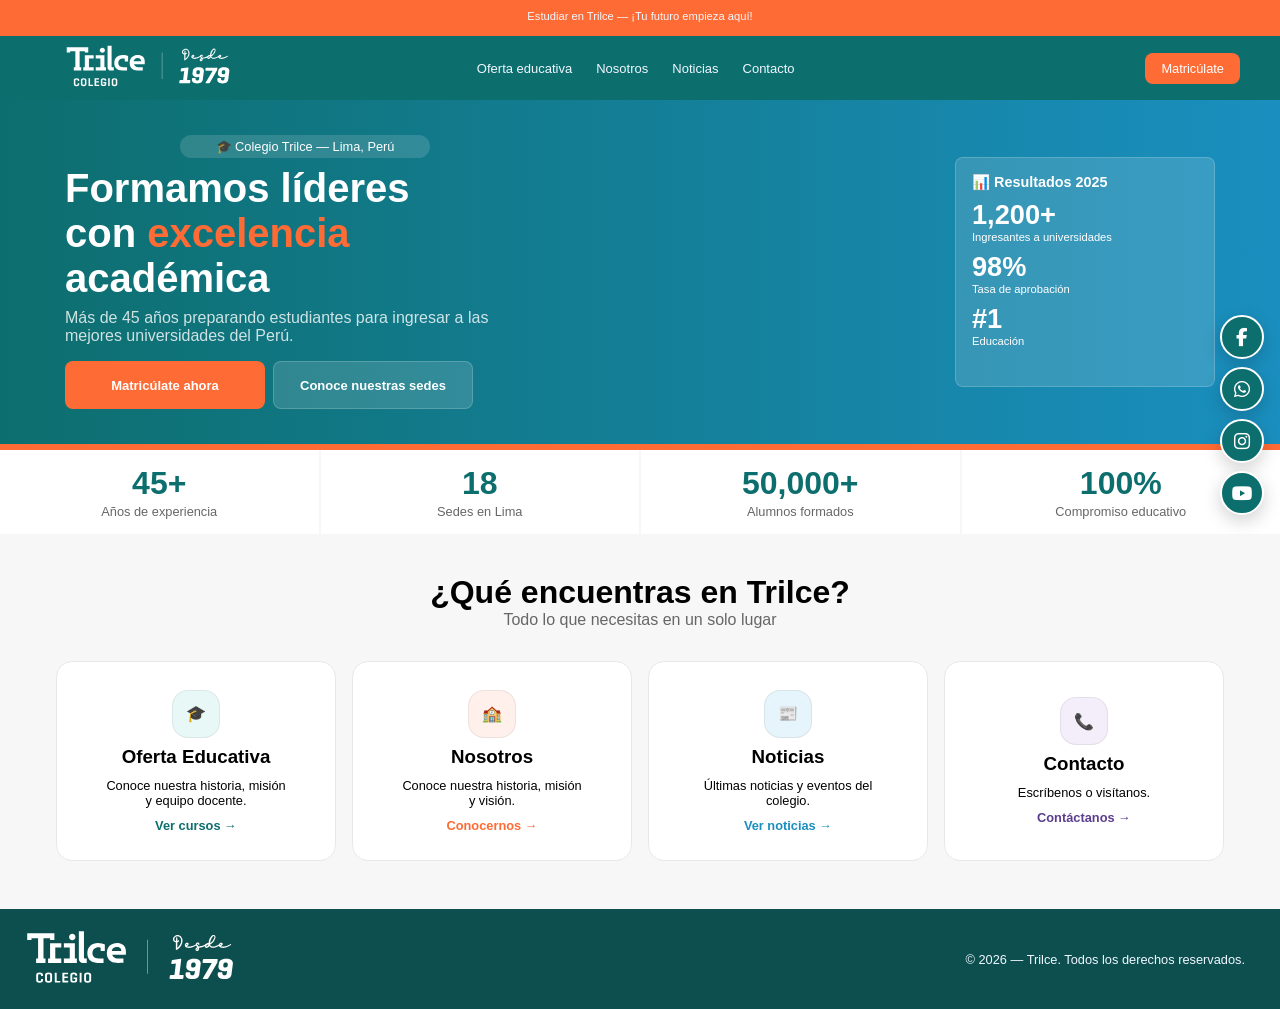
==== commit 239d1bba: "Se agregaron las redes sociales e imagenes en la page de Noticias" ====
--- a/index.html
+++ b/index.html
@@ -4,7 +4,9 @@
     <meta charset="UTF-8" />
     <meta name="viewport" content="width=device-width, initial-scale=1.0" />
     <title>Colegio Trilce</title>
+    <link rel="stylesheet" href="https://cdnjs.cloudflare.com/ajax/libs/font-awesome/6.5.2/css/all.min.css" />
     <link rel="stylesheet" href="css/style.css" />
+    <link rel="stylesheet" href="css/redes-sociales/redes-sociales.css" />
     <link rel="shortcut icon" href="img/favicon.ico" type="image/x-icon">
   </head>
   <body>
@@ -106,7 +108,7 @@
               <span class="icono color-icono-1">🎓</span>
               <h3>Oferta Educativa</h3>
               <p>Conoce nuestra historia, misión y equipo docente.</p>
-              <a class="enfasis-link-1" href="oferta-educativa.html">Conocernos →</a>
+              <a class="enfasis-link-1" href="oferta-educativa.html">Ver cursos →</a>
             </div>
     
             <div class="card">
@@ -142,5 +144,11 @@
         <p>© 2026 — Trilce. Todos los derechos reservados.</p>
       </div>
     </footer>
+    <div class="barra-redes-sociales" aria-label="Redes sociales">
+      <a class="enlace-red-social red-facebook" href="https://www.facebook.com/ColegioTrilce/" target="_blank" aria-label="Facebook"><i class="fa-brands fa-facebook-f"></i></a>
+      <a class="enlace-red-social red-whatsapp" href="https://api.whatsapp.com/send?phone=51936827930&text=Me%20gustar%C3%ADa%20obtener%20m%C3%A1s%20informaci%C3%B3n" target="_blank" rel="noopener noreferrer" aria-label="WhatsApp"><i class="fa-brands fa-whatsapp"></i></a>
+      <a class="enlace-red-social red-instagram" href="https://www.instagram.com/trilcecolegio/" target="_blank" rel="noopener noreferrer" aria-label="Instagram"><i class="fa-brands fa-instagram"></i></a>
+      <a class="enlace-red-social red-youtube" href="https://www.youtube.com/user/ColegiosTRILCEperu" target="_blank" rel="noopener noreferrer" aria-label="YouTube"><i class="fa-brands fa-youtube"></i></a>
+    </div>
   </body>
 </html>
--- a/css/style.css
+++ b/css/style.css
@@ -1045,9 +1045,17 @@
     flex-direction: column; 
 }
 
-.imagen-placeholder {
-    height: 120px;
+.imagen-placeholder,
+.imagen-noticia {
+    height: 150px;
     width: 100%;
+}
+
+.imagen-noticia img {
+    width: 100%;
+    height: 100%;
+    display: block;
+    object-fit: cover;
 }
 
 
--- a/css/redes-sociales/redes-sociales.css
+++ b/css/redes-sociales/redes-sociales.css
@@ -0,0 +1,57 @@
+.barra-redes-sociales {
+    position: fixed;
+    right: 16px;
+    top: 35%;
+    z-index: 1000;
+    display: flex;
+    flex-direction: column;
+    gap: 8px;
+}
+
+.enlace-red-social {
+    width: 44px;
+    height: 44px;
+    display: flex;
+    align-items: center;
+    justify-content: center;
+    color: #FFFFFF;
+    background-color: #0D6E6E;
+    border: 2px solid #FFFFFF;
+    border-radius: 50%;
+    box-shadow: 0 6px 18px rgba(0, 0, 0, 0.18);
+    font-size: 1.15em;
+    text-decoration: none;
+    transition: background-color 0.3s ease, transform 0.3s ease;
+}
+
+.enlace-red-social:hover {
+    background-color: #FF6B35;
+    color: #FFFFFF;
+    transform: translateX(-6px);
+}
+
+.barra-redes-sociales .fa-brands,
+.barra-redes-sociales .fa-brands::before {
+    font-family: "Font Awesome 6 Brands" !important;
+    font-weight: 400 !important;
+}
+
+@media (max-width: 768px) {
+    .barra-redes-sociales {
+        top: auto;
+        right: 12px;
+        bottom: 12px;
+        left: auto;
+        flex-direction: row;
+        justify-content: center;
+    }
+
+    .enlace-red-social {
+        width: 42px;
+        height: 42px;
+    }
+
+    .enlace-red-social:hover {
+        transform: translateY(-4px);
+    }
+}
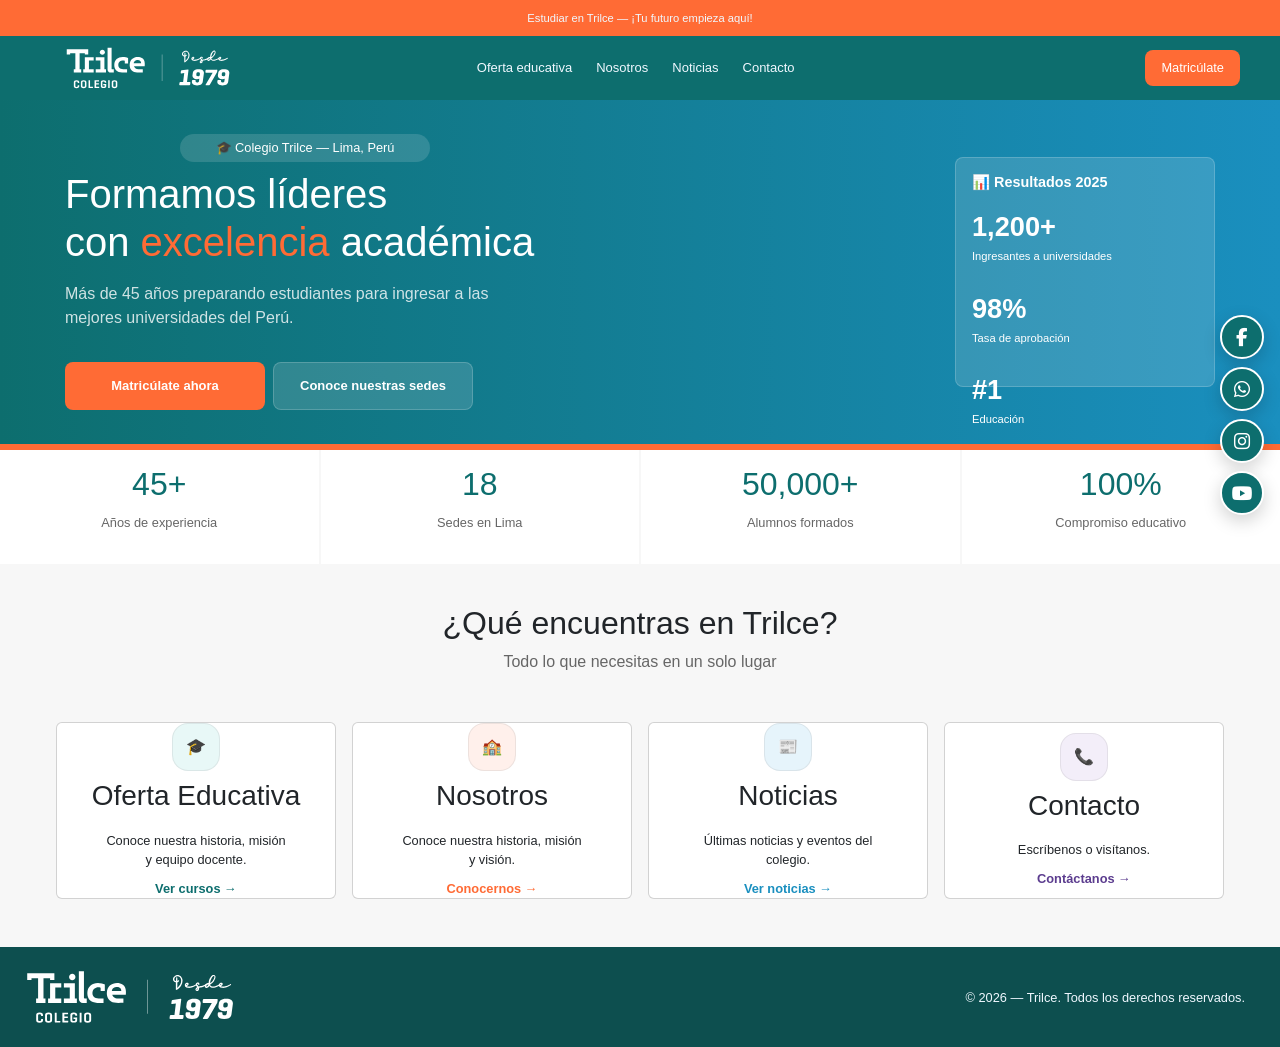
==== commit c5999f00: "index ajustado" ====
--- a/index.html
+++ b/index.html
@@ -7,7 +7,12 @@
     <link rel="stylesheet" href="https://cdnjs.cloudflare.com/ajax/libs/font-awesome/6.5.2/css/all.min.css" />
     <link rel="stylesheet" href="css/style.css" />
     <link rel="stylesheet" href="css/redes-sociales/redes-sociales.css" />
-    <link rel="shortcut icon" href="img/favicon.ico" type="image/x-icon">
+    <link rel="shortcut icon" href="img/favicon.ico" type="image/x-icon"><link
+      href="https://cdn.jsdelivr.net/npm/bootstrap@5.3.8/dist/css/bootstrap.min.css"
+      rel="stylesheet"
+      integrity="sha384-sRIl4kxILFvY47J16cr9ZwB07vP4J8+LH7qKQnuqkuIAvNWLzeN8tE5YBujZqJLB"
+      crossorigin="anonymous"
+    />
   </head>
   <body>
     <header>
--- a/css/style.css
+++ b/css/style.css
@@ -29,17 +29,14 @@
     gap: 20px;
 }
 
-.list-nav>li {
+.list-nav>li>a {
     padding: 8px;
     transition: background-position 0.5s ease, transform 0.3s ease;
-}
-
-.list-nav>li>a {
     color: aliceblue;
     text-decoration: none;
 }
 
-.list-nav>li:hover {
+.list-nav>li>a:hover {
     background: linear-gradient(60deg, #086e96, #453adb);
     transform: scale(1.05);
     background-size: 200% 200%;
@@ -1020,7 +1017,7 @@
 }
 
 .subtitulo-linea {
-    font-size: 1.8em;
+    font-size: 1.5em;
     color: #000000;
     margin-bottom: 24px;
     border-bottom: 4px solid #0D6E6E;
@@ -1045,7 +1042,7 @@
     flex-direction: column; 
 }
 
-.imagen-placeholder,
+
 .imagen-noticia {
     height: 150px;
     width: 100%;
@@ -1120,6 +1117,49 @@
 }
 
 
+
+.contenedor-metodologia {
+    display: flex;
+    gap: 24px; 
+    justify-content: space-between; 
+    flex-wrap: wrap; 
+    margin-top: 20px;
+}
+
+.tarjeta-metodo {
+    width: 350px; 
+    box-sizing: border-box; 
+    padding: 20px;
+    background-color: #f9f9f9; 
+    border-radius: 0 8px 8px 0;
+}
+
+.tarjeta-metodo h3 {
+    margin-top: 0;
+    color: #333;
+    font-size: 1.1rem;
+    margin-bottom: 8px;
+}
+
+.tarjeta-metodo p {
+    color: #666;
+    font-size: 0.9rem;
+    margin-bottom: 0;
+    line-height: 1.4;
+}
+
+.borde-naranja { border-left: 4px solid #FF6B35; } 
+.borde-azul { border-left: 4px solid #1A8FBF; } 
+.borde-morado { border-left: 4px solid #5C3D8F; }
+
+.calendario-lista {
+    display: flex;
+    flex-direction: row;    
+    justify-content: space-between; 
+    gap: 12px; 
+    margin-top: 24px;
+    padding-left: 0px; 
+}
 .bg-verde { background-color: #0D6E6E; }
 .bg-naranja { background-color: #FF6B35; }
 .bg-azul { background-color: #1A8FBF; }
@@ -1127,41 +1167,6 @@
 .bg-amarillo { background-color: #e5b323; }
 .bg-verde-claro { background-color: #0D4F4F; }
 
-
-.galeria-botones {
-    display: flex;
-    flex-direction: row;
-    gap: 16px;
-    justify-content: flex-start; 
-    margin-top: 16px;    
-}
-
-.btn-galeria {
-    display: flex;
-    flex-direction: column; 
-    justify-content: center;
-    align-items: center;
-    color: white;
-    font-size: 0.75em;
-    font-weight: 600;
-    border: none;
-    border-radius: 16px; 
-    height: 90px;        
-    width: 125px;        
-    flex-shrink: 0;     
-    padding: 8px;
-    cursor: pointer;
-    gap: 6px;           
-}
-
-.calendario-lista {
-    display: flex;
-    flex-direction: row;    
-    justify-content: space-between; 
-    gap: 20px;
-    margin-top: 24px;
-}
-
 .evento-calendario {
     display: flex;
     flex-direction: row; 
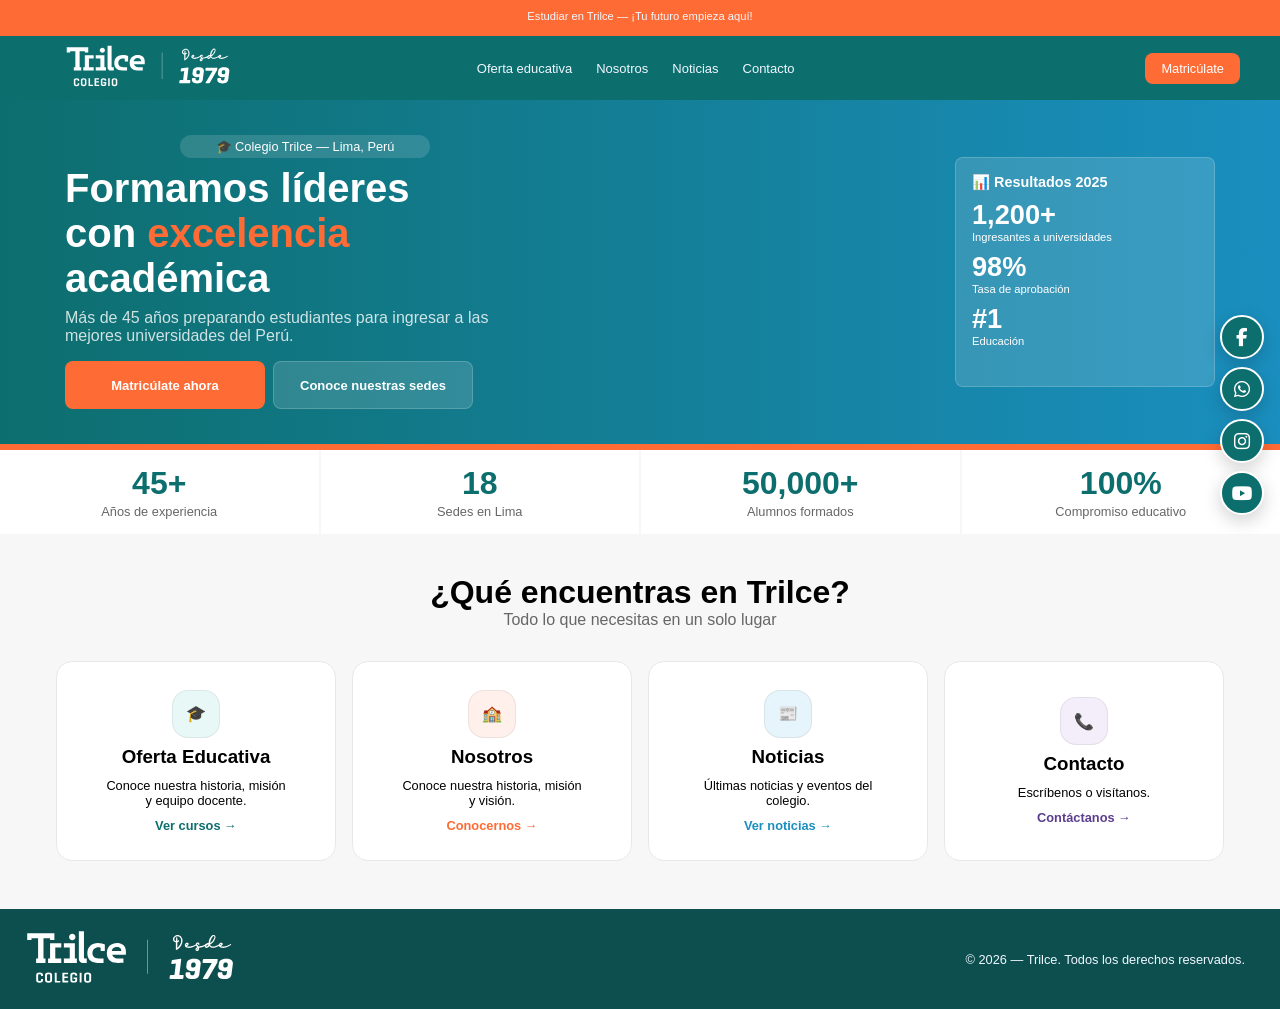
==== commit 452ed3dd: "Tamaño de imagen reducido." ====
--- a/index.html
+++ b/index.html
@@ -7,12 +7,7 @@
     <link rel="stylesheet" href="https://cdnjs.cloudflare.com/ajax/libs/font-awesome/6.5.2/css/all.min.css" />
     <link rel="stylesheet" href="css/style.css" />
     <link rel="stylesheet" href="css/redes-sociales/redes-sociales.css" />
-    <link rel="shortcut icon" href="img/favicon.ico" type="image/x-icon"><link
-      href="https://cdn.jsdelivr.net/npm/bootstrap@5.3.8/dist/css/bootstrap.min.css"
-      rel="stylesheet"
-      integrity="sha384-sRIl4kxILFvY47J16cr9ZwB07vP4J8+LH7qKQnuqkuIAvNWLzeN8tE5YBujZqJLB"
-      crossorigin="anonymous"
-    />
+    <link rel="shortcut icon" href="img/favicon.ico" type="image/x-icon">
   </head>
   <body>
     <header>
